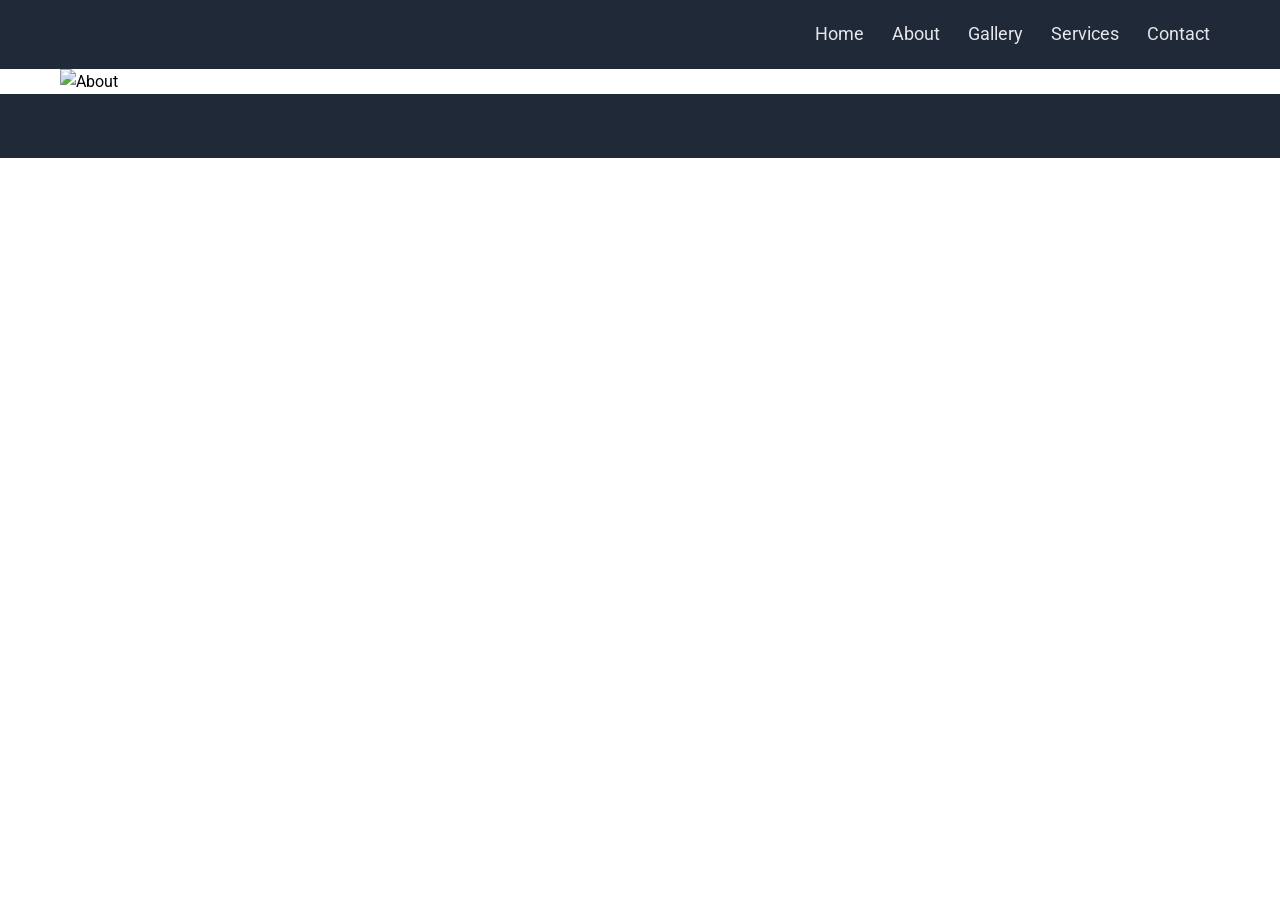
==== about.html @ 95d6ca6b "gallery link added" ====
<!DOCTYPE html>
<html lang="en">
<head>
    <meta charset="UTF-8">
    <meta name="viewport"
          content="width=device-width, initial-scale=1.0">
    <meta name="description"
          content="">
    <title>About | Group Project</title>
    <link rel="stylesheet" href="https://cdnjs.cloudflare.com/ajax/libs/font-awesome/6.5.1/css/all.min.css">
    <link rel="stylesheet" href="./css/main.css">
    <link rel="stylesheet" href="./css/about.css">
</head>
<body>
    <header class="site-header">
        <div class="container">
            <a href="index.html" class="logo"></a>
            <nav class="main-nav"
                 aria-label="Main navigation">
                 <input type="checkbox" id="nav-toggle" class="nav-toggle-checkbox">
                 <label for="nav-toggle" class="nav-toggle-label" aria-label="Toggle navigation menu">
                        <i class="fa-solid fa-bars"></i>
                      </label>
                <ul>
                    <li><a href="index.html">Home</a></li>
                    <li><a href="about.html">About</a></li>
                    <li><a href="gallery.html">Gallery</a></li>
                    <li><a href="services.html">Services</a></li>
                    <li><a href="contact.html">Contact</a></li>
                </ul>
            </nav>
        </div>
    </header>

    <main>
        <section class="page-hero">
            <div class="container">
                <h1></h1>
                <div>
                    <img src="img/about.jpg" alt="About">
                </div>
                <p></p>
            </div>
        </section>
    </main>

    <footer class="site-footer">
        <div class="container">
            <p></p>
        </div>
    </footer>
</body>
</html>
---- css/main.css ----
@import url('https://fonts.googleapis.com/css2?family=Roboto:wght@300;400;500;700&display=swap');

:root {
    --color-dark: #1F2937;
    --color-blue: #3882F6;
    --color-light-gray: #E5E7EB;
    --color-white: #F9FAF8;
    --color-page-bg: #FFFFFF;
    --color-blue-hover: #2563EB;
}

* {
    margin: 0;
    padding: 0;
    box-sizing: border-box;
}

body {
    font-family: 'Roboto', sans-serif;
    font-weight: 400;
    line-height: 1.6;
}

a {
    text-decoration: none;
}

ul {
    list-style: none;
}

.container {
    max-width: 1200px;
    margin: 0 auto;
    padding: 0 20px;
    width: 100%;
}

.btn {
    background-color: var(--color-blue);
    color: var(--color-white);
    padding: 8px 24px;
    border: none;
    border-radius: 4px;
    cursor: pointer;
    display: inline-block;
    font-size: 16px;
    font-family: inherit;
    transition: background-color 0.2s ease;
}

.btn:hover {
    background-color: var(--color-blue-hover);
}

.btn-outline {
    background-color: transparent;
    border: 2px solid var(--color-white);
    color: var(--color-white);
    border-radius: 4px;
}

.btn-outline:hover {
    background-color: var(--color-white);
    color: var(--color-blue);
}

img {

    max-width: 100%;
    height: auto;
    display: block;

}

.site-header {
    background-color: var(--color-dark);
    padding: 20px 0;
}

.site-header .container {

    display: flex;
    justify-content: space-between;
    align-items: center;
    gap: 20px;
}

.logo {
    font-size: 24px;
    font-weight: 700;
    color: var(--color-white);
}

.main-nav a {
    color: var(--color-light-gray);
    font-size: 18px;
    padding: 6px 10px;
    border-radius: 4px;
    transition: color 0.2s ease, background-color 0.2s ease;
}

.main-nav a:hover {
    color: var(--color-white);
}

.main-nav a.active {
    font-weight: 500;
    color: var(--color-white);
    background-color: rgba(255, 255, 255, 0.08);
}

.main-nav ul {
    display: flex;
    flex-direction: row;
    gap: 8px;
    align-items: center;
}

.nav-toggle-checkbox {
    display: none;
}

.nav-toggle-label {
    display: none;
    font-size: 24px;
    color: var(--color-white);
    cursor: pointer;
    padding: 4px 8px;
    border-radius: 4px;
    transition: background-color 0.2s ease;
}

.nav-toggle-label:hover {
    background-color: rgba(255, 255, 255, 0.08);
}

.site-footer {
    background-color: var(--color-dark);
    color: var(--color-light-gray);
    padding: 32px 0;
    text-align: center;
}

/* ===== MEDIA QUERIES (Phase 2, point 11) ===== */

/* Mobile: less than 768px — show burger, show vertical menu when checked */
@media (max-width: 767px) {
    .nav-toggle-label {
        display: inline-block;
    }

    .main-nav {
        position: relative;
    }

    .main-nav ul {
        display: none;
        position: absolute;
        top: calc(100% + 20px);
        right: 0;
        background-color: var(--color-dark);
        flex-direction: column;
        gap: 0;
        min-width: 220px;
        padding: 12px 16px;
        border-radius: 8px;
        box-shadow: 0 8px 24px rgba(0, 0, 0, 0.3);
        z-index: 100;
    }

    .main-nav ul li {
        width: 100%;
    }

    .main-nav ul li a {
        display: block;
        padding: 12px 16px;
        width: 100%;
        text-align: left;
        border-radius: 6px;
    }

    .main-nav ul li a:hover,
    .main-nav ul li a.active {
        background-color: rgba(255, 255, 255, 0.08);
    }

    /* CSS-only magic: when checkbox is checked, show the nav menu */
    .nav-toggle-checkbox:checked ~ ul {
        display: flex;
    }
}

/* Small mobile: tighter padding on container */
@media (max-width: 576px) {
    .container {
        padding: 0 16px;
    }

    .site-header {
        padding: 16px 0;
    }

    .logo {
        font-size: 20px;
    }
}
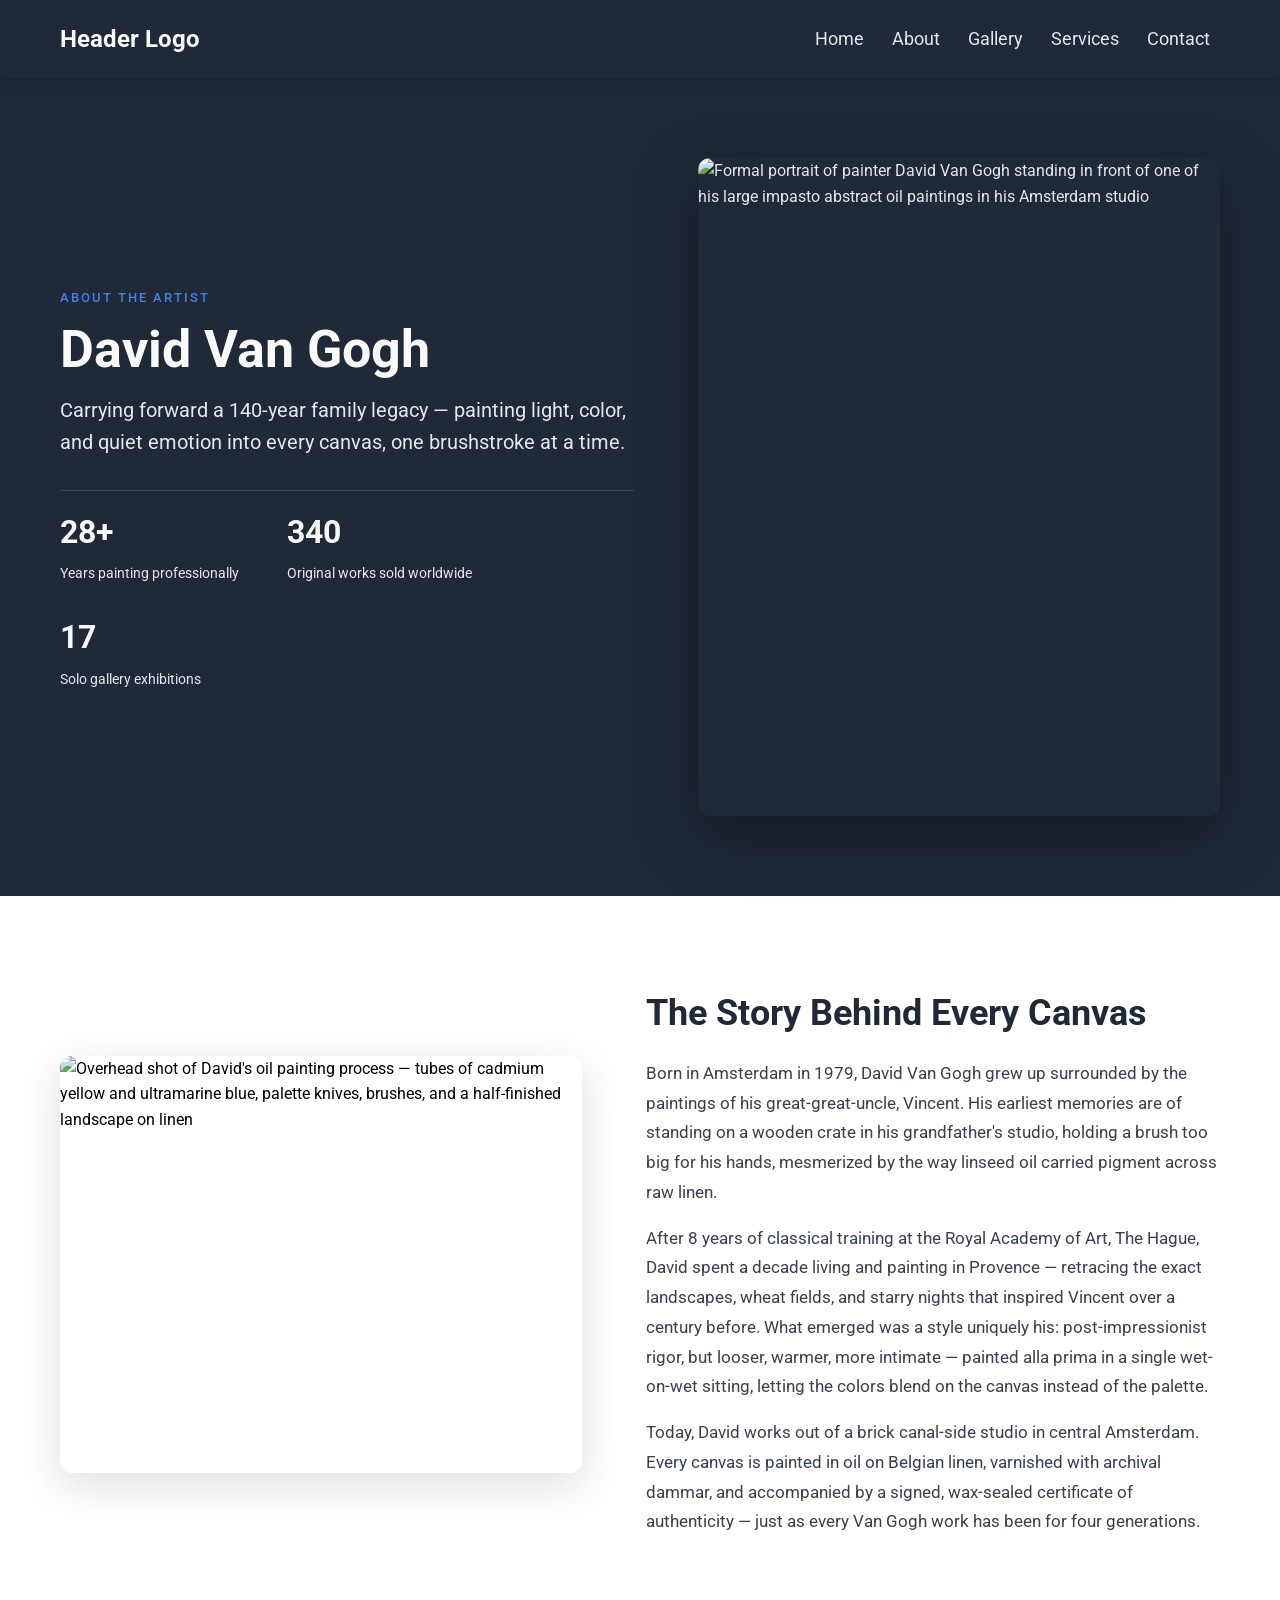
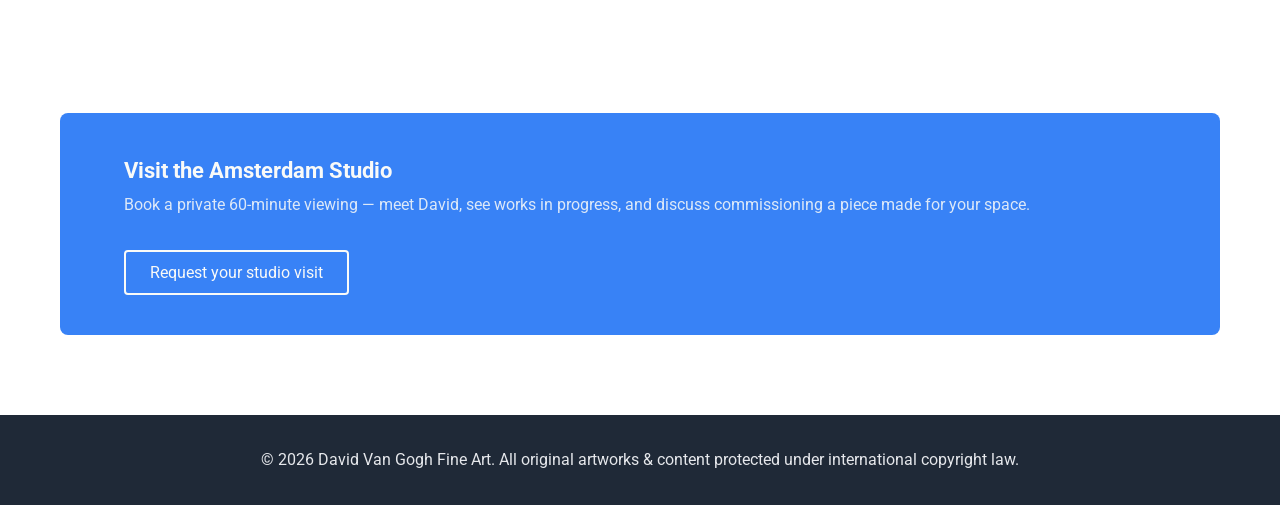
==== commit b7152b14: "about.html file updated" ====
--- a/about.html
+++ b/about.html
@@ -1,26 +1,25 @@
 <!DOCTYPE html>
 <html lang="en">
+
 <head>
     <meta charset="UTF-8">
-    <meta name="viewport"
-          content="width=device-width, initial-scale=1.0">
-    <meta name="description"
-          content="">
+    <meta name="viewport" content="width=device-width, initial-scale=1.0">
+    <meta name="description" content="">
     <title>About | Group Project</title>
     <link rel="stylesheet" href="https://cdnjs.cloudflare.com/ajax/libs/font-awesome/6.5.1/css/all.min.css">
     <link rel="stylesheet" href="./css/main.css">
     <link rel="stylesheet" href="./css/about.css">
 </head>
+
 <body>
     <header class="site-header">
         <div class="container">
-            <a href="index.html" class="logo"></a>
-            <nav class="main-nav"
-                 aria-label="Main navigation">
-                 <input type="checkbox" id="nav-toggle" class="nav-toggle-checkbox">
-                 <label for="nav-toggle" class="nav-toggle-label" aria-label="Toggle navigation menu">
-                        <i class="fa-solid fa-bars"></i>
-                      </label>
+            <a href="index.html" class="logo">Header Logo</a>
+            <nav class="main-nav" aria-label="Main navigation">
+                <input type="checkbox" id="nav-toggle" class="nav-toggle-checkbox">
+                <label for="nav-toggle" class="nav-toggle-label" aria-label="Toggle navigation menu">
+                    <i class="fa-solid fa-bars"></i>
+                </label>
                 <ul>
                     <li><a href="index.html">Home</a></li>
                     <li><a href="about.html">About</a></li>
@@ -33,21 +32,93 @@
     </header>
 
     <main>
-        <section class="page-hero">
+        <section class="about-hero">
             <div class="container">
-                <h1></h1>
-                <div>
-                    <img src="img/about.jpg" alt="About">
+                <div class="about-hero-wrapper">
+                    <div class="about-hero-text">
+                        <p class="eyebrow">About the Artist</p>
+                        <h1>David Van Gogh</h1>
+                        <p class="lead">Carrying forward a 140-year family legacy — painting light,
+                            color, and quiet emotion into every canvas, one brushstroke at a time.</p>
+                        <div class="about-hero-stats">
+                            <div class="stat"><strong>28+</strong><span>Years painting professionally</span></div>
+                            <div class="stat"><strong>340</strong><span>Original works sold worldwide</span></div>
+                            <div class="stat"><strong>17</strong><span>Solo gallery exhibitions</span></div>
+                        </div>
+                    </div>
+                    <figure class="about-hero-portrait">
+                        <img src="https://picsum.photos/seed/davidvanggogh-portrait/600/760"
+                            alt="Formal portrait of painter David Van Gogh standing in front of one of his large impasto abstract oil paintings in his Amsterdam studio"
+                            width="540" height="680">
+                    </figure>
                 </div>
-                <p></p>
+            </div>
+        </section>
+
+        <!-- ======= BIOGRAPHY / STORY SECTION (white bg, 2-col Flex text + image) ======= -->
+        <section class="about-bio">
+            <div class="container">
+                <div class="about-bio-wrapper">
+
+                    <figure class="about-bio-image">
+                        <img src="https://picsum.photos/seed/dvg-process/700/560"
+                            alt="Overhead shot of David's oil painting process — tubes of cadmium yellow and ultramarine blue, palette knives, brushes, and a half-finished landscape on linen"
+                            width="600" height="480">
+                    </figure>
+
+                    <div class="about-bio-text">
+                        <h2>The Story Behind Every Canvas</h2>
+                        <p>
+                            Born in Amsterdam in 1979, David Van Gogh grew up surrounded by the
+                            paintings of his great-great-uncle, Vincent. His earliest memories are of
+                            standing on a wooden crate in his grandfather's studio, holding a brush too
+                            big for his hands, mesmerized by the way linseed oil carried pigment across
+                            raw linen.
+                        </p>
+                        <p>
+                            After 8 years of classical training at the Royal Academy of Art, The Hague,
+                            David spent a decade living and painting in Provence — retracing the exact
+                            landscapes, wheat fields, and starry nights that inspired Vincent over a
+                            century before. What emerged was a style uniquely his: post-impressionist
+                            rigor, but looser, warmer, more intimate — painted alla prima in a single
+                            wet-on-wet sitting, letting the colors blend on the canvas instead of the
+                            palette.
+                        </p>
+                        <p>
+                            Today, David works out of a brick canal-side studio in central Amsterdam.
+                            Every canvas is painted in oil on Belgian linen, varnished with archival
+                            dammar, and accompanied by a signed, wax-sealed certificate of
+                            authenticity — just as every Van Gogh work has been for four generations.
+                        </p>
+                    </div>
+
+                </div>
+            </div>
+        </section>
+
+        <!-- ======= FINAL CTA BANNER (same blue pattern as home page CTA — reusable!) ======= -->
+        <section class="cta">
+            <div class="container">
+                <div class="cta-banner">
+                    <div class="cta-text">
+                        <h3>Visit the Amsterdam Studio</h3>
+                        <p>Book a private 60-minute viewing — meet David, see works in progress, and discuss
+                            commissioning a piece made for your space.</p>
+                    </div>
+                    <div class="cta-button">
+                        <a class="btn btn-outline" href="contact.html">Request your studio visit</a>
+                    </div>
+                </div>
             </div>
         </section>
     </main>
 
     <footer class="site-footer">
         <div class="container">
-            <p></p>
+            <p>&copy; 2026 David Van Gogh Fine Art. All original artworks &amp; content protected under international
+                copyright law.</p>
         </div>
     </footer>
 </body>
-</html>
+
+</html>
--- a/css/main.css
+++ b/css/main.css
@@ -15,6 +15,11 @@
     box-sizing: border-box;
 }
 
+html {
+    scroll-behavior: smooth;
+    scroll-padding-top: 80px;
+}
+
 body {
     font-family: 'Roboto', sans-serif;
     font-weight: 400;
@@ -76,6 +81,14 @@
 .site-header {
     background-color: var(--color-dark);
     padding: 20px 0;
+
+    /* ---------- NEW: STICKY NAV ---------- */
+
+    position: sticky;
+    top: 0;
+    z-index: 999;
+    box-shadow: 0 2px 12px rgba(0, 0, 0, 0.18);
+    transition: box-shadow 0.3s ease;
 }
 
 .site-header .container {
@@ -97,7 +110,7 @@
     font-size: 18px;
     padding: 6px 10px;
     border-radius: 4px;
-    transition: color 0.2s ease, background-color 0.2s ease;
+    transition: color 0.3s ease, background-color 0.3s ease;
 }
 
 .main-nav a:hover {
@@ -135,6 +148,44 @@
     background-color: rgba(255, 255, 255, 0.08);
 }
 
+
+/* ===== CALL TO ACTION BANNER SECTION ===== */
+
+
+.cta {
+    padding: 80px 0;
+}
+
+.cta-banner {
+    background-color: var(--color-blue);
+    border-radius: 8px;
+    padding: 40px 64px;
+    display: flex;
+    justify-content: space-between;
+    align-items: center;
+    gap: 32px;
+    flex-wrap: wrap;
+}
+
+.cta-text h3 {
+    font-size: 22px;
+    font-weight: 700;
+    color: var(--color-white);
+    margin-bottom: 4px;
+}
+
+.cta-text p {
+
+    font-size: 16px;
+    color: rgba(249, 250, 248, 0.85);
+}
+
+.btn-outline {
+    background-color: transparent;
+    border: 2px solid var(--color-white);
+}
+
+
 .site-footer {
     background-color: var(--color-dark);
     color: var(--color-light-gray);
@@ -142,7 +193,7 @@
     text-align: center;
 }
 
-/* ===== MEDIA QUERIES (Phase 2, point 11) ===== */
+/* ===== MEDIA QUERIES */
 
 /* Mobile: less than 768px — show burger, show vertical menu when checked */
 @media (max-width: 767px) {
@@ -187,7 +238,7 @@
     }
 
     /* CSS-only magic: when checkbox is checked, show the nav menu */
-    .nav-toggle-checkbox:checked ~ ul {
+    .nav-toggle-checkbox:checked~ul {
         display: flex;
     }
 }
--- a/css/about.css
+++ b/css/about.css
@@ -0,0 +1,226 @@
+/* ===========================================================
+   about.css — David Van Gogh painter About page ONLY styles
+   =========================================================== */
+
+/* ===== SECTION 1: ABOUT HERO (dark banner) ===== */
+.about-hero {
+    background-color: var(--color-dark);
+    padding: 80px 0;
+    color: var(--color-light-gray);
+}
+
+.about-hero-wrapper {
+    display: flex;
+    justify-content: space-between;
+    align-items: center;
+    gap: 64px;
+    flex-wrap: wrap;
+}
+
+.about-hero-text {
+    flex: 1.1;
+    min-width: 280px;
+}
+
+.eyebrow {
+    display: inline-block;
+    letter-spacing: 2px;
+    text-transform: uppercase;
+    font-size: 13px;
+    color: var(--color-blue);
+    margin-bottom: 12px;
+    font-weight: 500;
+}
+
+.about-hero-text h1 {
+    font-size: 52px;
+    line-height: 1.1;
+    font-weight: 700;
+    color: var(--color-white);
+    margin-bottom: 16px;
+}
+
+.about-hero-text .lead {
+    font-size: 20px;
+    line-height: 1.6;
+    margin-bottom: 32px;
+    color: var(--color-light-gray);
+}
+
+.about-hero-stats {
+    display: flex;
+    flex-wrap: wrap;
+    gap: 28px 48px;
+    padding-top: 16px;
+    border-top: 1px solid rgba(229, 231, 235, 0.15);
+}
+
+.stat {
+    display: flex;
+    flex-direction: column;
+    gap: 4px;
+}
+
+.stat strong {
+    font-size: 32px;
+    font-weight: 700;
+    color: var(--color-white);
+}
+
+.stat span {
+    font-size: 14px;
+    color: var(--color-light-gray);
+}
+
+.about-hero-portrait {
+    flex: 1;
+    min-width: 280px;
+    border-radius: 12px;
+    overflow: hidden;
+    box-shadow: 0 20px 60px rgba(0, 0, 0, 0.4);
+}
+
+.about-hero-portrait img {
+    width: 100%;
+    height: auto;
+    display: block;
+    object-fit: cover;
+}
+
+/* ===== SECTION 2: BIOGRAPHY (white, 2 cols) ===== */
+.about-bio {
+    padding: 96px 0;
+    background-color: var(--color-page-bg);
+}
+
+.about-bio-wrapper {
+    display: flex;
+    align-items: center;
+    gap: 64px;
+    flex-wrap: wrap;
+}
+
+.about-bio-image {
+    flex: 1;
+    min-width: 280px;
+    border-radius: 12px;
+    overflow: hidden;
+    box-shadow: 0 12px 40px rgba(31, 41, 55, 0.15);
+}
+
+.about-bio-image img {
+    width: 100%;
+    height: 100%;
+    object-fit: cover;
+    display: block;
+}
+
+.about-bio-text {
+    flex: 1.1;
+    min-width: 280px;
+    display: flex;
+    flex-direction: column;
+    gap: 16px;
+}
+
+.about-bio-text h2 {
+    font-size: 36px;
+    font-weight: 700;
+    color: var(--color-dark);
+    margin-bottom: 8px;
+    line-height: 1.2;
+}
+
+.about-bio-text p {
+    font-size: 17px;
+    line-height: 1.75;
+    color: #374151;
+}
+
+/* ===== SECTION 3: VALUES / CRAFT PRINCIPLES (light gray, 3 cards) ===== */
+.about-values {
+    background-color: var(--color-light-gray);
+    padding: 96px 0;
+}
+
+.values-heading {
+    font-size: 36px;
+    font-weight: 700;
+    color: var(--color-dark);
+    text-align: center;
+    margin-bottom: 56px;
+}
+
+.values-grid {
+    display: flex;
+    justify-content: center;
+    gap: 32px;
+    flex-wrap: wrap;
+}
+
+.value-card {
+    flex: 1 1 280px;
+    max-width: 360px;
+    background-color: var(--color-white);
+    border-radius: 12px;
+    padding: 40px 32px;
+    display: flex;
+    flex-direction: column;
+    gap: 16px;
+    box-shadow: 0 8px 24px rgba(31, 41, 55, 0.08);
+    transition: transform 0.3s ease, box-shadow 0.3s ease;
+}
+
+.value-card:hover {
+    transform: translateY(-6px);
+    box-shadow: 0 16px 40px rgba(31, 41, 55, 0.15);
+}
+
+.value-icon {
+    width: 60px;
+    height: 60px;
+    border-radius: 14px;
+    background-color: rgba(56, 130, 246, 0.12);
+    color: var(--color-blue);
+    font-size: 26px;
+    display: flex;
+    align-items: center;
+    justify-content: center;
+    margin-bottom: 4px;
+}
+
+.value-card h3 {
+    font-size: 22px;
+    font-weight: 700;
+    color: var(--color-dark);
+}
+
+.value-card p {
+    font-size: 16px;
+    line-height: 1.7;
+    color: #4B5563;
+}
+
+/* ===== RESPONSIVE — About page media queries ===== */
+@media (max-width: 992px) {
+    .about-hero-text h1 { font-size: 42px; }
+    .about-bio, .about-values { padding: 72px 0; }
+    .values-heading { font-size: 32px; }
+}
+
+@media (max-width: 768px) {
+    .about-hero { padding: 56px 0; }
+    .about-hero-text h1 { font-size: 34px; }
+    .stat strong { font-size: 26px; }
+    .about-bio-text h2 { font-size: 28px; }
+    .about-bio, .about-values { padding: 56px 0; }
+    .values-heading { font-size: 26px; margin-bottom: 36px; }
+    .value-card { padding: 28px 24px; }
+}
+
+@media (max-width: 576px) {
+    .about-hero-wrapper, .about-bio-wrapper { gap: 36px; }
+    .about-hero-stats { gap: 20px 28px; }
+    .values-grid { gap: 20px; }
+    .value-card h3 { font-size: 20px; }
+}
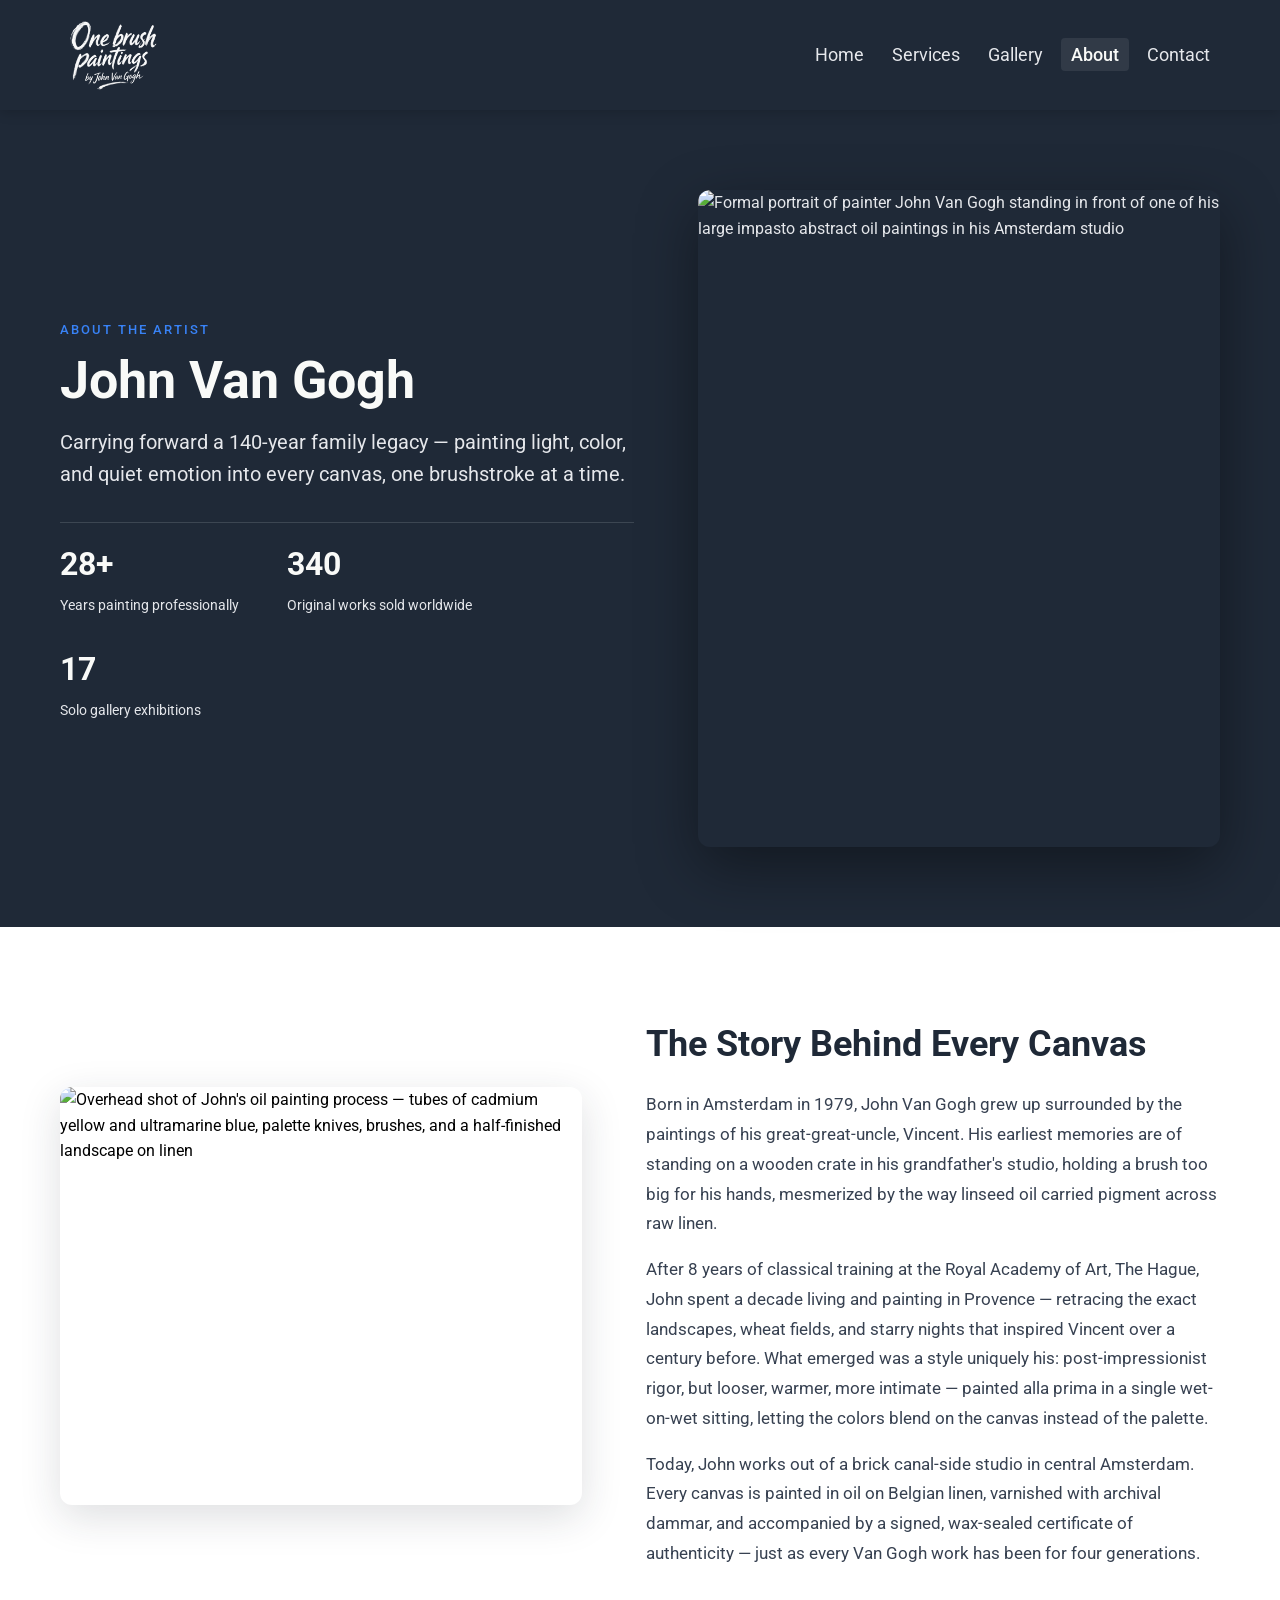
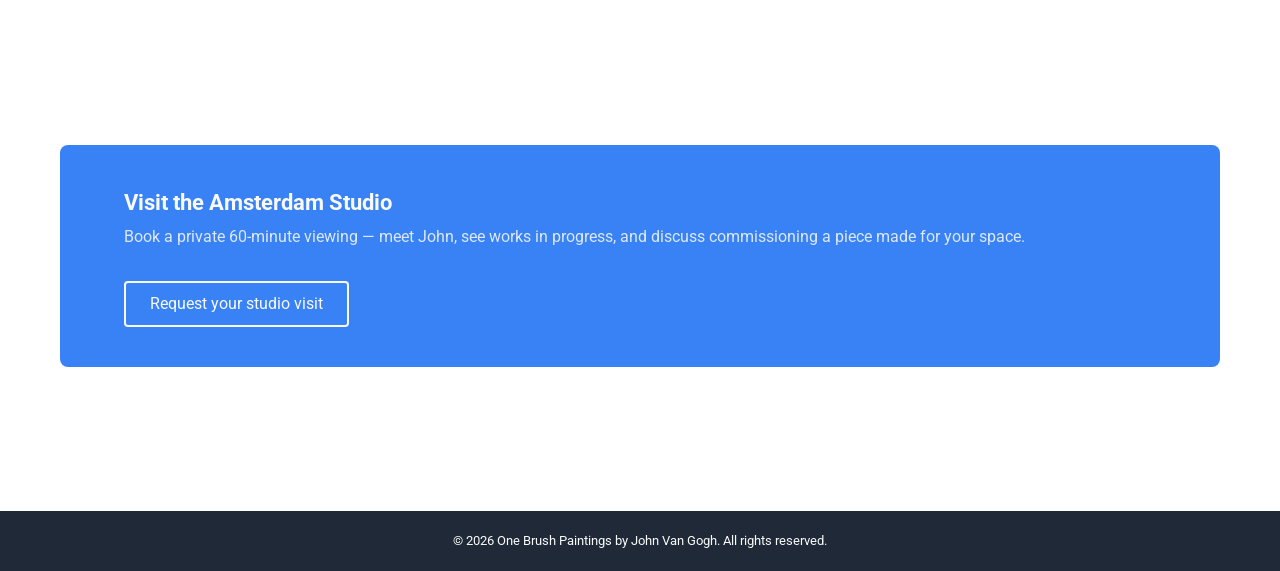
==== commit ecdccc66: "Unify header, hero and footer styles across all pages, fix nav bug and clean dead CSS" ====
--- a/about.html
+++ b/about.html
@@ -14,7 +14,9 @@
 <body>
     <header class="site-header">
         <div class="container">
-            <a href="index.html" class="logo">Header Logo</a>
+            <a href="index.html" class="logo">
+                <img src="images/logo.webp" alt="One brush paintings by John Van Gogh website logo">
+            </a>
             <nav class="main-nav" aria-label="Main navigation">
                 <input type="checkbox" id="nav-toggle" class="nav-toggle-checkbox">
                 <label for="nav-toggle" class="nav-toggle-label" aria-label="Toggle navigation menu">
@@ -22,9 +24,9 @@
                 </label>
                 <ul>
                     <li><a href="index.html">Home</a></li>
-                    <li><a href="about.html">About</a></li>
+                    <li><a href="services.html">Services</a></li>
                     <li><a href="gallery.html">Gallery</a></li>
-                    <li><a href="services.html">Services</a></li>
+                    <li><a href="about.html" class="active">About</a></li>
                     <li><a href="contact.html">Contact</a></li>
                 </ul>
             </nav>
@@ -37,7 +39,7 @@
                 <div class="about-hero-wrapper">
                     <div class="about-hero-text">
                         <p class="eyebrow">About the Artist</p>
-                        <h1>David Van Gogh</h1>
+                        <h1>John Van Gogh</h1>
                         <p class="lead">Carrying forward a 140-year family legacy — painting light,
                             color, and quiet emotion into every canvas, one brushstroke at a time.</p>
                         <div class="about-hero-stats">
@@ -48,7 +50,7 @@
                     </div>
                     <figure class="about-hero-portrait">
                         <img src="https://picsum.photos/seed/davidvanggogh-portrait/600/760"
-                            alt="Formal portrait of painter David Van Gogh standing in front of one of his large impasto abstract oil paintings in his Amsterdam studio"
+                            alt="Formal portrait of painter John Van Gogh standing in front of one of his large impasto abstract oil paintings in his Amsterdam studio"
                             width="540" height="680">
                     </figure>
                 </div>
@@ -62,14 +64,14 @@
 
                     <figure class="about-bio-image">
                         <img src="https://picsum.photos/seed/dvg-process/700/560"
-                            alt="Overhead shot of David's oil painting process — tubes of cadmium yellow and ultramarine blue, palette knives, brushes, and a half-finished landscape on linen"
+                            alt="Overhead shot of John's oil painting process — tubes of cadmium yellow and ultramarine blue, palette knives, brushes, and a half-finished landscape on linen"
                             width="600" height="480">
                     </figure>
 
                     <div class="about-bio-text">
                         <h2>The Story Behind Every Canvas</h2>
                         <p>
-                            Born in Amsterdam in 1979, David Van Gogh grew up surrounded by the
+                            Born in Amsterdam in 1979, John Van Gogh grew up surrounded by the
                             paintings of his great-great-uncle, Vincent. His earliest memories are of
                             standing on a wooden crate in his grandfather's studio, holding a brush too
                             big for his hands, mesmerized by the way linseed oil carried pigment across
@@ -77,7 +79,7 @@
                         </p>
                         <p>
                             After 8 years of classical training at the Royal Academy of Art, The Hague,
-                            David spent a decade living and painting in Provence — retracing the exact
+                            John spent a decade living and painting in Provence — retracing the exact
                             landscapes, wheat fields, and starry nights that inspired Vincent over a
                             century before. What emerged was a style uniquely his: post-impressionist
                             rigor, but looser, warmer, more intimate — painted alla prima in a single
@@ -85,7 +87,7 @@
                             palette.
                         </p>
                         <p>
-                            Today, David works out of a brick canal-side studio in central Amsterdam.
+                            Today, John works out of a brick canal-side studio in central Amsterdam.
                             Every canvas is painted in oil on Belgian linen, varnished with archival
                             dammar, and accompanied by a signed, wax-sealed certificate of
                             authenticity — just as every Van Gogh work has been for four generations.
@@ -102,7 +104,7 @@
                 <div class="cta-banner">
                     <div class="cta-text">
                         <h3>Visit the Amsterdam Studio</h3>
-                        <p>Book a private 60-minute viewing — meet David, see works in progress, and discuss
+                        <p>Book a private 60-minute viewing — meet John, see works in progress, and discuss
                             commissioning a piece made for your space.</p>
                     </div>
                     <div class="cta-button">
@@ -113,11 +115,9 @@
         </section>
     </main>
 
-    <footer class="site-footer">
-        <div class="container">
-            <p>&copy; 2026 David Van Gogh Fine Art. All original artworks &amp; content protected under international
-                copyright law.</p>
-        </div>
+    <footer class="footer">
+        <img src="images/pincel2.webp" alt="" class="footer-brush">
+        <p>&copy; 2026 One Brush Paintings by John Van Gogh. All rights reserved.</p>
     </footer>
 </body>
 
--- a/css/main.css
+++ b/css/main.css
@@ -180,17 +180,87 @@
     color: rgba(249, 250, 248, 0.85);
 }
 
-.btn-outline {
-    background-color: transparent;
-    border: 2px solid var(--color-white);
-}
-
-
-.site-footer {
+/* ===== SHARED PAGE HERO + FOOTER (gallery, services, contact) ===== */
+
+.logo img {
+    height: 70px;
+    width: auto;
+}
+
+.hero {
     background-color: var(--color-dark);
+    padding: 60px 0;
+}
+
+.hero .container {
+    display: flex;
+    justify-content: space-between;
+    align-items: center;
+    gap: 5%;
+}
+
+.hero article {
+    max-width: 45%;
+}
+
+.hero h1 {
+    font-size: 48px;
+    line-height: 1.2;
+    color: var(--color-white);
+    font-weight: 800;
+    position: relative;
+}
+
+.hero-subtitle {
+    font-size: 18px;
     color: var(--color-light-gray);
-    padding: 32px 0;
+    margin-bottom: 24px;
+}
+
+.animated-gif img {
+    height: clamp(60px, 20vw, 1200px);
+    width: auto;
+}
+
+.footer {
+    display: flex;
+    align-items: center;
+    position: relative;
+    overflow: hidden;
+    min-height: 60px;
+    background-color: var(--color-dark);
+    margin-top: 5%;
+}
+
+.footer-brush {
+    position: absolute;
+    top: 50%;
+    left: -60px;
+    height: 50px;
+    width: auto;
+    transform: translateY(-50%);
+    z-index: 0;
+    animation: footer-brush-cross 8s linear infinite;
+}
+
+.footer p {
+    flex: 1;
+    position: relative;
+    z-index: 1;
+    color: var(--color-white);
+    font-size: small;
     text-align: center;
+}
+
+@keyframes footer-brush-cross {
+    from {
+        left: -60px;
+        transform: translateY(-50%) rotate(0deg);
+    }
+    to {
+        left: 100%;
+        transform: translateY(-50%) rotate(360deg);
+    }
 }
 
 /* ===== MEDIA QUERIES */
@@ -241,6 +311,19 @@
     .nav-toggle-checkbox:checked~ul {
         display: flex;
     }
+
+    .hero {
+        padding: 40px 0;
+    }
+
+    .hero .container {
+        flex-direction: column;
+        text-align: center;
+    }
+
+    .hero article {
+        max-width: 90%;
+    }
 }
 
 /* Small mobile: tighter padding on container */
--- a/css/about.css
+++ b/css/about.css
@@ -1,5 +1,5 @@
 /* ===========================================================
-   about.css — David Van Gogh painter About page ONLY styles
+   about.css — John Van Gogh painter About page ONLY styles
    =========================================================== */
 
 /* ===== SECTION 1: ABOUT HERO (dark banner) ===== */
@@ -137,75 +137,10 @@
     color: #374151;
 }
 
-/* ===== SECTION 3: VALUES / CRAFT PRINCIPLES (light gray, 3 cards) ===== */
-.about-values {
-    background-color: var(--color-light-gray);
-    padding: 96px 0;
-}
-
-.values-heading {
-    font-size: 36px;
-    font-weight: 700;
-    color: var(--color-dark);
-    text-align: center;
-    margin-bottom: 56px;
-}
-
-.values-grid {
-    display: flex;
-    justify-content: center;
-    gap: 32px;
-    flex-wrap: wrap;
-}
-
-.value-card {
-    flex: 1 1 280px;
-    max-width: 360px;
-    background-color: var(--color-white);
-    border-radius: 12px;
-    padding: 40px 32px;
-    display: flex;
-    flex-direction: column;
-    gap: 16px;
-    box-shadow: 0 8px 24px rgba(31, 41, 55, 0.08);
-    transition: transform 0.3s ease, box-shadow 0.3s ease;
-}
-
-.value-card:hover {
-    transform: translateY(-6px);
-    box-shadow: 0 16px 40px rgba(31, 41, 55, 0.15);
-}
-
-.value-icon {
-    width: 60px;
-    height: 60px;
-    border-radius: 14px;
-    background-color: rgba(56, 130, 246, 0.12);
-    color: var(--color-blue);
-    font-size: 26px;
-    display: flex;
-    align-items: center;
-    justify-content: center;
-    margin-bottom: 4px;
-}
-
-.value-card h3 {
-    font-size: 22px;
-    font-weight: 700;
-    color: var(--color-dark);
-}
-
-.value-card p {
-    font-size: 16px;
-    line-height: 1.7;
-    color: #4B5563;
-}
-
 /* ===== RESPONSIVE — About page media queries ===== */
 @media (max-width: 992px) {
     .about-hero-text h1 { font-size: 42px; }
-    .about-bio, .about-values { padding: 72px 0; }
-    .values-heading { font-size: 32px; }
+    .about-bio { padding: 72px 0; }
 }
 
 @media (max-width: 768px) {
@@ -213,14 +148,10 @@
     .about-hero-text h1 { font-size: 34px; }
     .stat strong { font-size: 26px; }
     .about-bio-text h2 { font-size: 28px; }
-    .about-bio, .about-values { padding: 56px 0; }
-    .values-heading { font-size: 26px; margin-bottom: 36px; }
-    .value-card { padding: 28px 24px; }
+    .about-bio { padding: 56px 0; }
 }
 
 @media (max-width: 576px) {
     .about-hero-wrapper, .about-bio-wrapper { gap: 36px; }
     .about-hero-stats { gap: 20px 28px; }
-    .values-grid { gap: 20px; }
-    .value-card h3 { font-size: 20px; }
 }
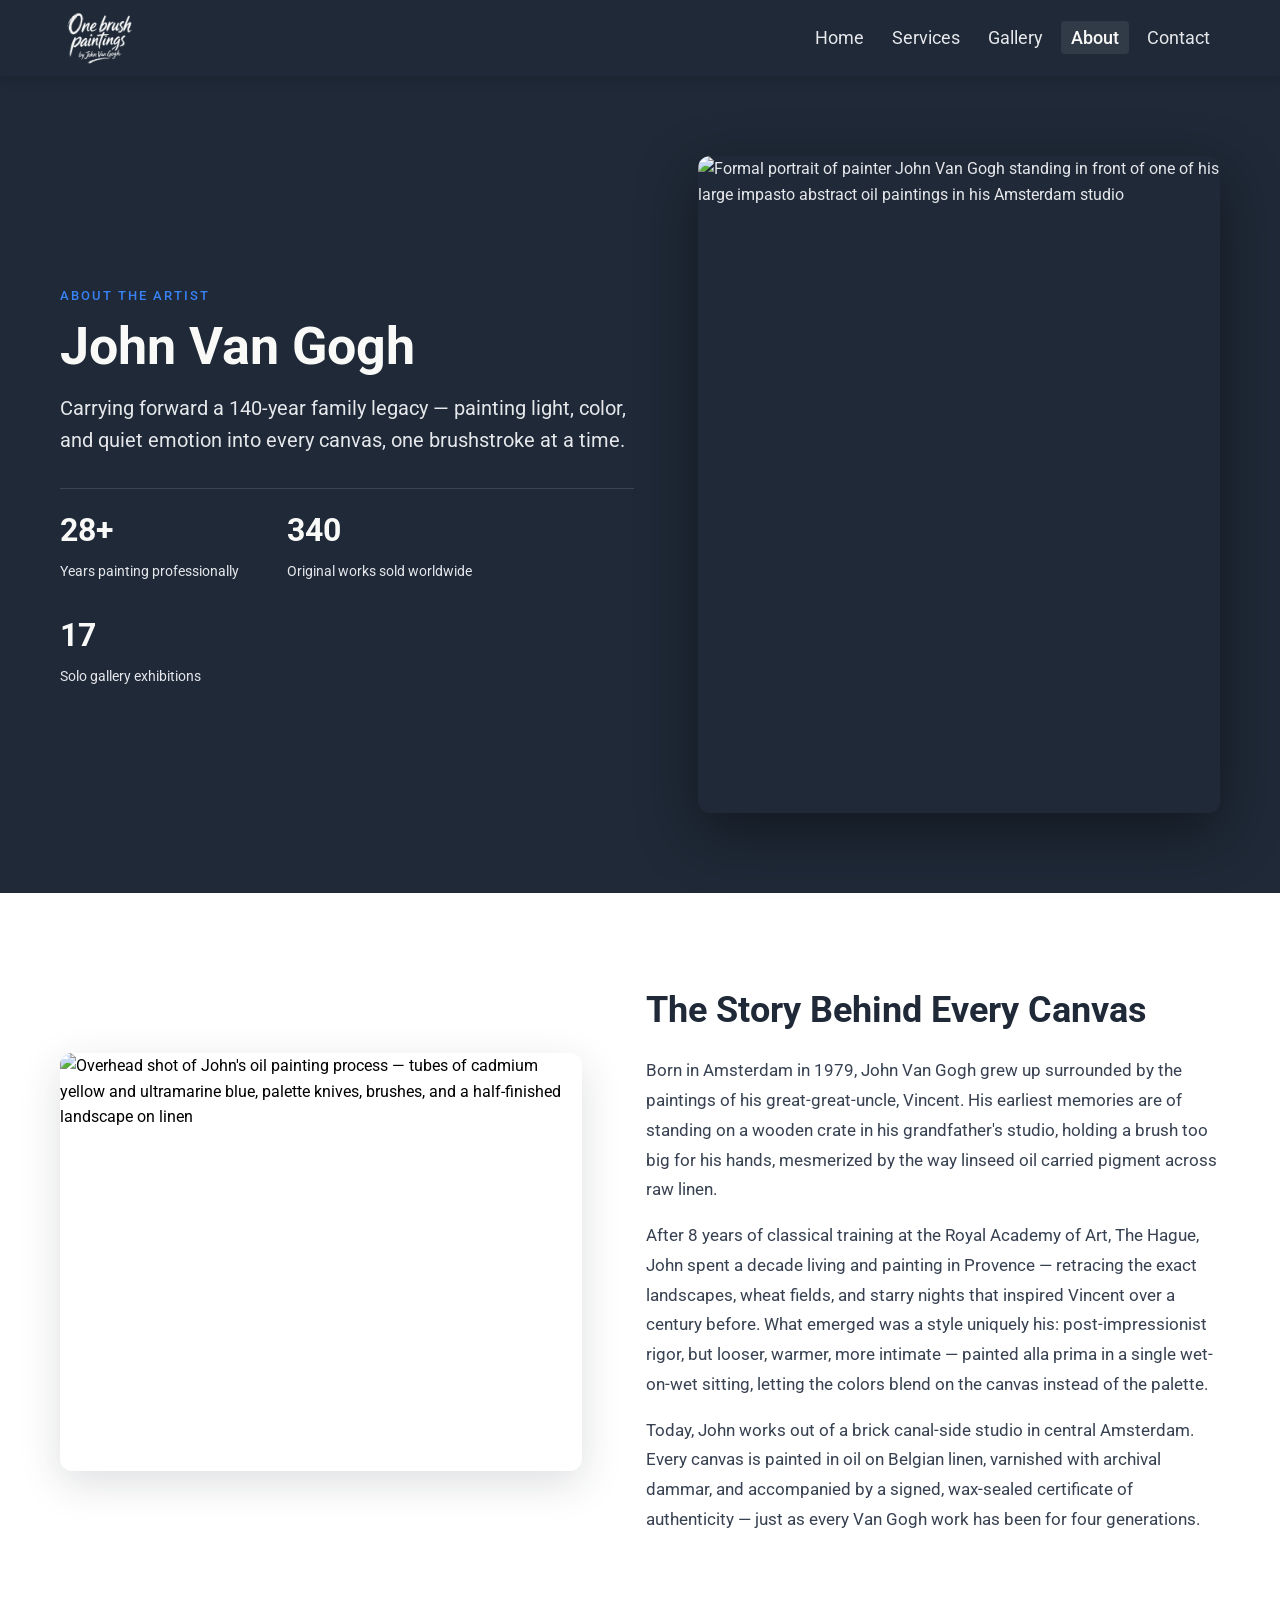
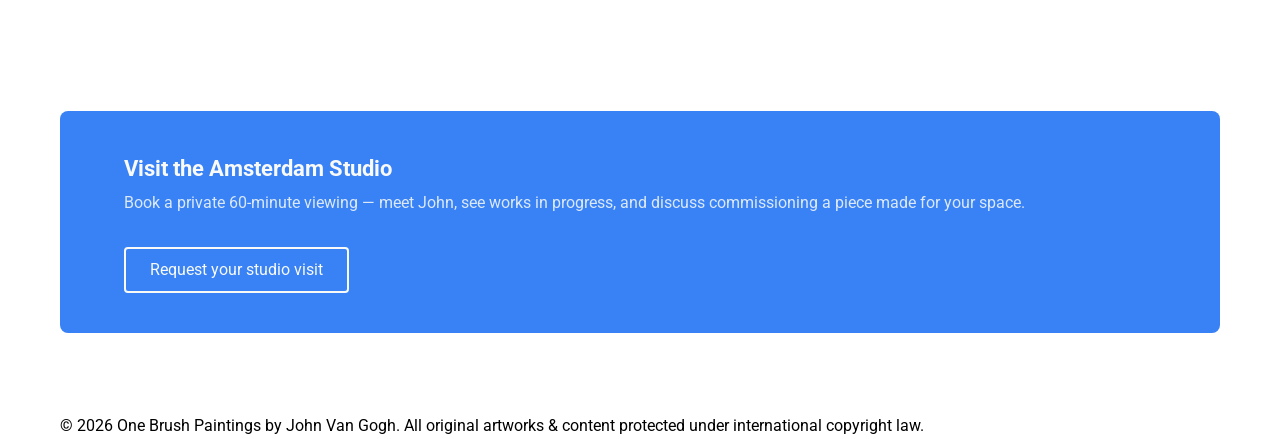
==== commit e05d0e88: "fix(footer): standardize ALL 5 pages to use shared .site-footer class (not orphan .footer) - index.h" ====
--- a/about.html
+++ b/about.html
@@ -57,7 +57,7 @@
             </div>
         </section>
 
-        <!-- ======= BIOGRAPHY / STORY SECTION (white bg, 2-col Flex text + image) ======= -->
+        <!-- ======= BIOGRAPHY / STORY SECTION ======= -->
         <section class="about-bio">
             <div class="container">
                 <div class="about-bio-wrapper">
@@ -115,9 +115,11 @@
         </section>
     </main>
 
-    <footer class="footer">
-        <img src="images/pincel2.webp" alt="" class="footer-brush">
-        <p>&copy; 2026 One Brush Paintings by John Van Gogh. All rights reserved.</p>
+    <footer class="site-footer">
+        <div class="container">
+            <p>&copy; 2026 One Brush Paintings by John Van Gogh. All original artworks &amp;
+               content protected under international copyright law.</p>
+        </div>
     </footer>
 </body>
 
--- a/css/main.css
+++ b/css/main.css
@@ -80,10 +80,9 @@
 
 .site-header {
     background-color: var(--color-dark);
-    padding: 20px 0;
-
-    /* ---------- NEW: STICKY NAV ---------- */
-
+    padding: 12px 0;
+
+    /* ---------- STICKY NAV ---------- */
     position: sticky;
     top: 0;
     z-index: 999;
@@ -92,17 +91,31 @@
 }
 
 .site-header .container {
-
     display: flex;
     justify-content: space-between;
     align-items: center;
     gap: 20px;
+    flex-wrap: wrap;
 }
 
 .logo {
     font-size: 24px;
     font-weight: 700;
     color: var(--color-white);
+    max-width: 260px;
+    line-height: 1;
+    flex-shrink: 0;
+}
+
+/* Prevent the logo image from stretching the header to massive height
+   (logo is a fixed decorative size regardless of its native file dimensions) */
+.logo img {
+    max-height: 52px;
+    max-width: 240px;
+    width: auto;
+    height: auto;
+    display: block;
+    object-fit: contain;
 }
 
 .main-nav a {
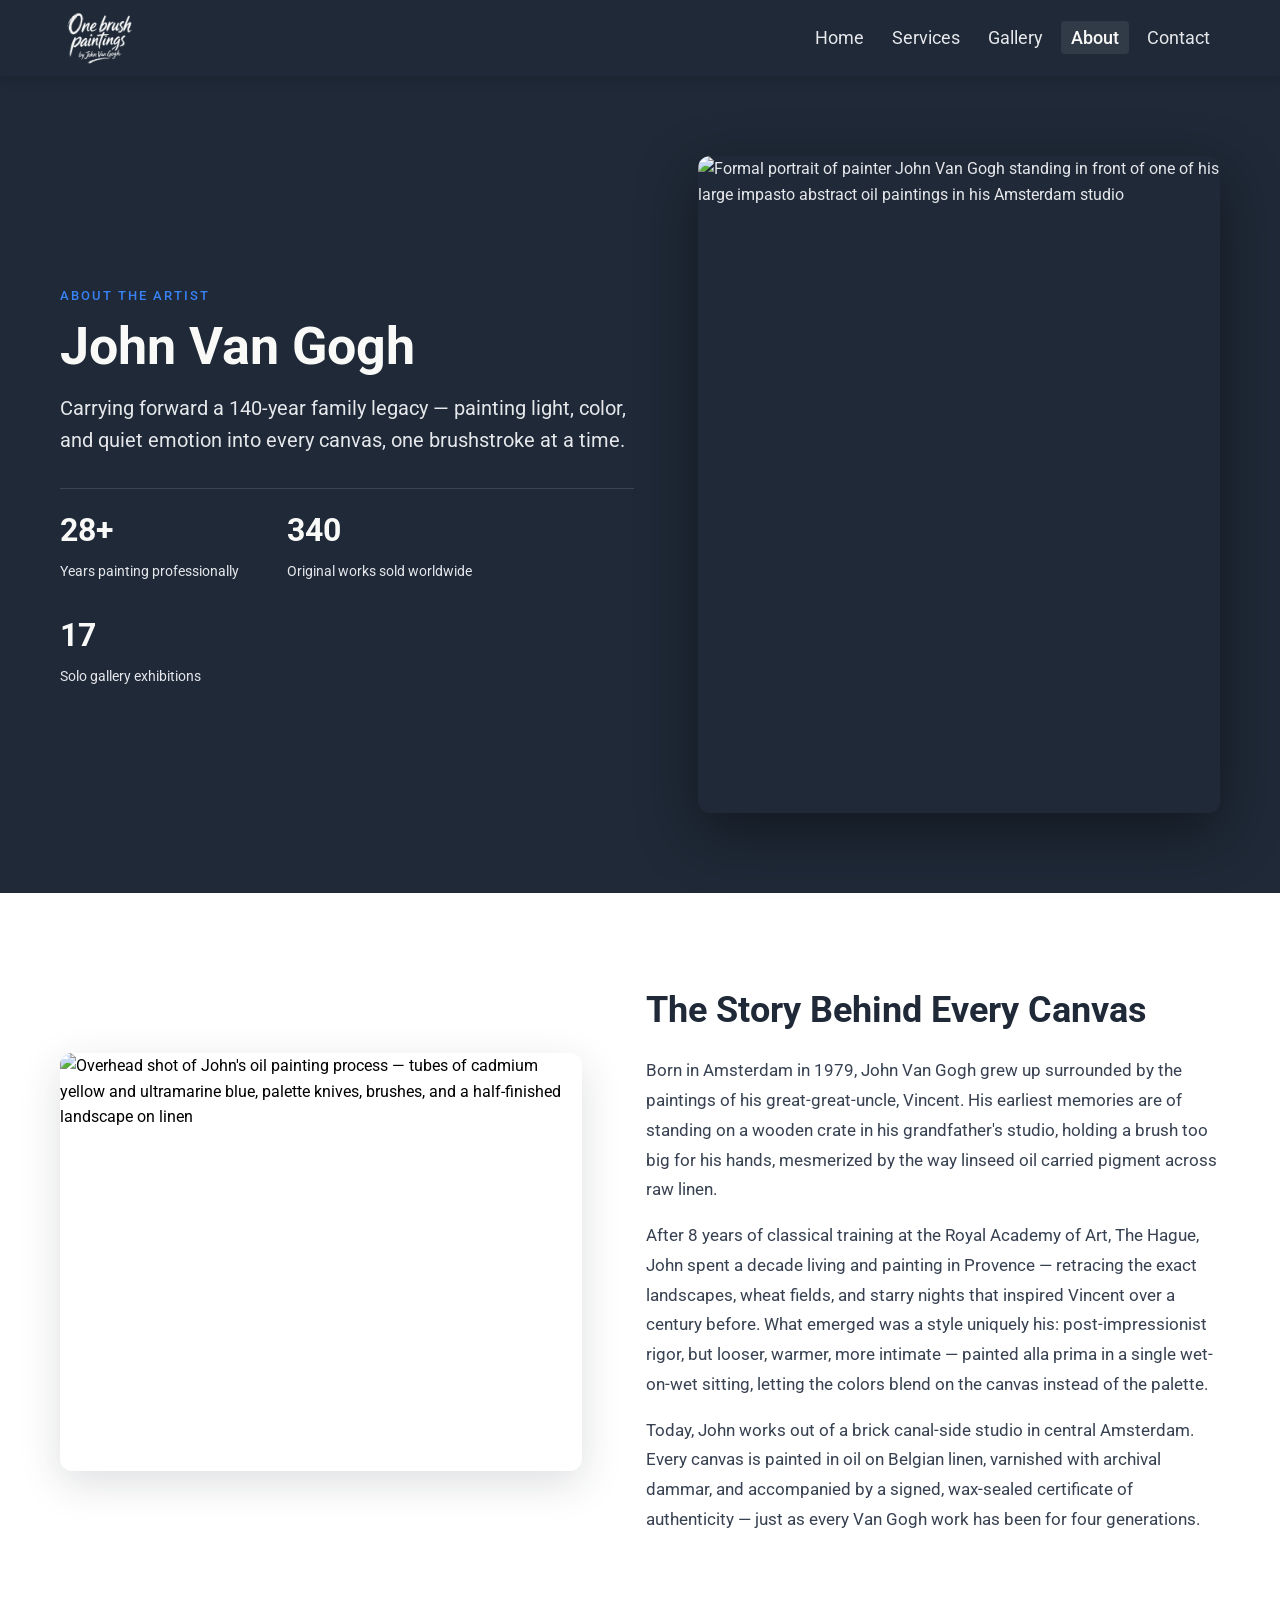
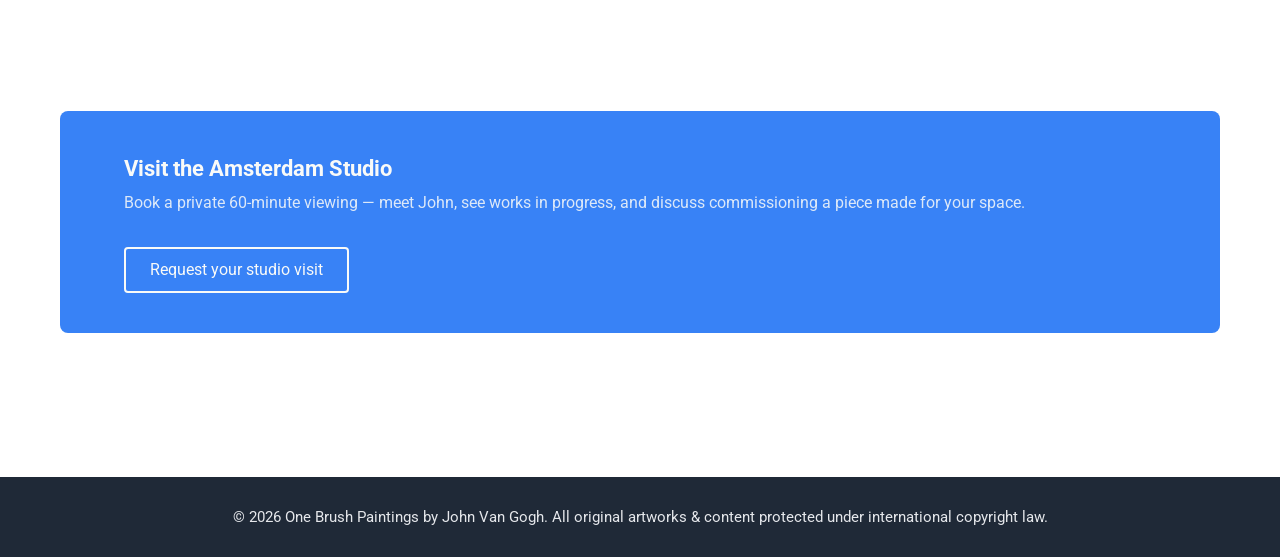
==== commit 4d4f02a4: "final polishing" ====
--- a/about.html
+++ b/about.html
@@ -116,6 +116,7 @@
     </main>
 
     <footer class="site-footer">
+        <img src="images/pincel2.webp" alt="" class="footer-brush">
         <div class="container">
             <p>&copy; 2026 One Brush Paintings by John Van Gogh. All original artworks &amp;
                content protected under international copyright law.</p>
--- a/css/main.css
+++ b/css/main.css
@@ -235,16 +235,20 @@
     width: auto;
 }
 
-.footer {
-    display: flex;
-    align-items: center;
+.site-footer {
+    display: flex;
+    align-items: center;
+    justify-content: center;
     position: relative;
     overflow: hidden;
-    min-height: 60px;
+    min-height: 80px;
     background-color: var(--color-dark);
     margin-top: 5%;
-}
-
+    padding: 24px 20px;
+    text-align: center;
+}
+
+/* Animated brush that sweeps + spins across the footer on repeat */
 .footer-brush {
     position: absolute;
     top: 50%;
@@ -253,16 +257,19 @@
     width: auto;
     transform: translateY(-50%);
     z-index: 0;
+    pointer-events: none;
     animation: footer-brush-cross 8s linear infinite;
 }
 
-.footer p {
+.site-footer p {
     flex: 1;
     position: relative;
     z-index: 1;
-    color: var(--color-white);
-    font-size: small;
-    text-align: center;
+    color: var(--color-light-gray);
+    font-size: 15px;
+    line-height: 1.5;
+    max-width: 820px;
+    margin: 0 auto;
 }
 
 @keyframes footer-brush-cross {
